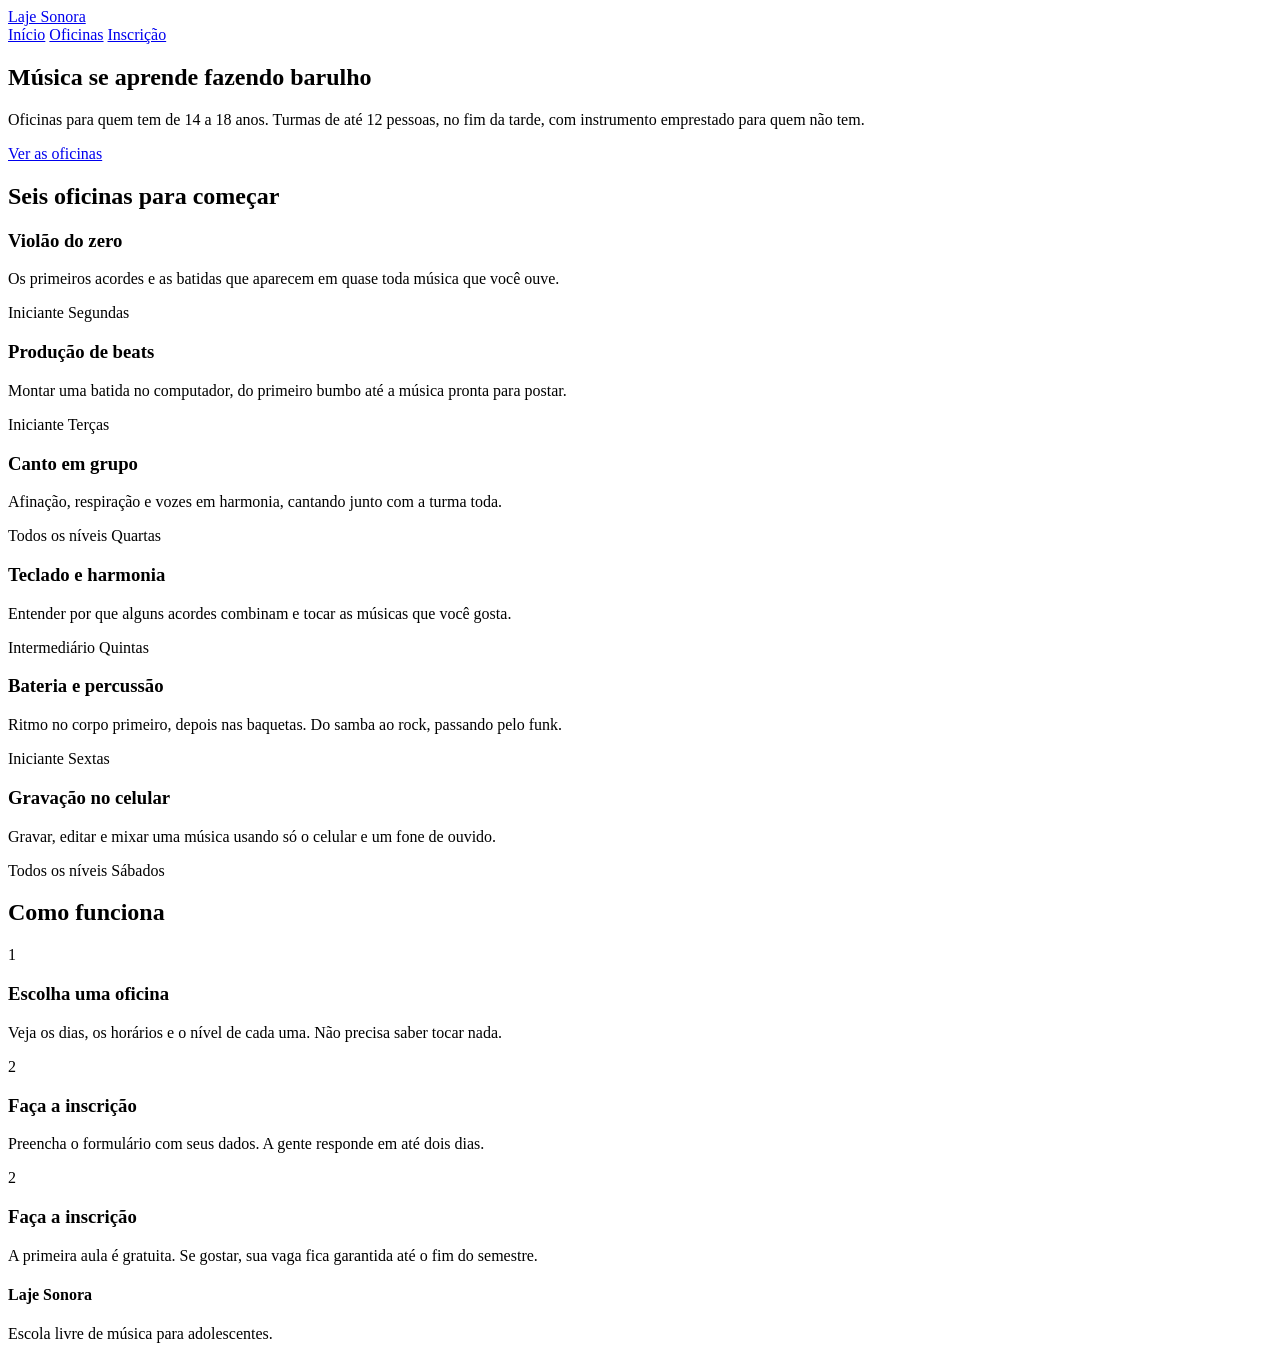
==== index.html @ 276200a1 "Initial commit" ====
<!DOCTYPE html>
<html lang="pt-BR">

<head>
    <meta charset="UTF-8">
    <meta name="viewport" content="width=device-width, initial-scale=1.0">
    <link rel="preconnect" href="https://fonts.googleapis.com">
    <link rel="preconnect" href="https://fonts.gstatic.com" crossorigin>
    <link
        href="https://fonts.googleapis.com/css2?family=Archivo:ital,wght@0,100..900;1,100..900&family=Big+Shoulders:opsz,wght@10..72,100..900&display=swap"
        rel="stylesheet">
    <link rel="stylesheet" href="index.css">
    <title>Laje Sonora | Início</title>
</head>

<body>
    <header class="conteudo topo">
        <a href="index.html" class="logo">Laje Sonora</a>

        <nav class="menu">
            <a href="index.html" class="atual">Início</a>
            <a href="oficinas.html">Oficinas</a>
            <a href="inscricao.html">Inscrição</a>
        </nav>
    </header>

    <main>
        <section class="conteudo cartazes">
            <div class="cartaz cartaz-principal">
                <h1>Música se aprende fazendo barulho</h1>
            </div>

            <div class="cartaz cartaz-lateral">
                <p>Oficinas para quem tem de 14 a 18 anos. Turmas de até 12 pessoas, no fim da tarde, com instrumento
                    emprestado para quem não tem.</p>
                <a href="oficinas.html" class="botao">Ver as oficinas</a>
            </div>
        </section>

        <section class="conteudo secao">
            <h2 class="titulo-secao">Seis oficinas para começar</h2>

            <div class="cards">
                <article class="card">
                    <div class="foto foto-azul"></div>

                    <div class="card-texto">
                        <h3>Violão do zero</h3>
                        <p>Os primeiros acordes e as batidas que aparecem em quase toda música que você ouve.</p>

                        <div class="card-info">
                            <span>Iniciante</span>
                            <span>Segundas</span>
                        </div>
                    </div>
                </article>
                <article class="card">
                    <div class="foto foto-amarela"></div>

                    <div class="card-texto">
                        <h3>Produção de beats</h3>
                        <p>Montar uma batida no computador, do primeiro bumbo até a música pronta para postar.</p>

                        <div class="card-info">
                            <span>Iniciante</span>
                            <span>Terças</span>
                        </div>
                    </div>
                </article>
                <article class="card">
                    <div class="foto foto-tinta"></div>

                    <div class="card-texto">
                        <h3>Canto em grupo</h3>
                        <p>Afinação, respiração e vozes em harmonia, cantando junto com a turma toda.</p>

                        <div class="card-info">
                            <span>Todos os níveis</span>
                            <span>Quartas</span>
                        </div>
                    </div>
                </article>
                <article class="card">
                    <div class="foto"></div>

                    <div class="card-texto">
                        <h3>Teclado e harmonia</h3>
                        <p>Entender por que alguns acordes combinam e tocar as músicas que você gosta.</p>

                        <div class="card-info">
                            <span>Intermediário</span>
                            <span>Quintas</span>
                        </div>
                    </div>
                </article>
                <article class="card">
                    <div class="foto foto-azul"></div>

                    <div class="card-texto">
                        <h3>Bateria e percussão</h3>
                        <p>Ritmo no corpo primeiro, depois nas baquetas. Do samba ao rock, passando pelo funk.</p>

                        <div class="card-info">
                            <span>Iniciante</span>
                            <span>Sextas</span>
                        </div>
                    </div>
                </article>
                <article class="card">
                    <div class="foto foto-amarela"></div>

                    <div class="card-texto">
                        <h3>Gravação no celular</h3>
                        <p>Gravar, editar e mixar uma música usando só o celular e um fone de ouvido.</p>

                        <div class="card-info">
                            <span>Todos os níveis</span>
                            <span>Sábados</span>
                        </div>
                    </div>
                </article>
            </div>
        </section>

        <section class="conteudo secao">
            <h2 class="titulo-secao">Como funciona</h2>

            <div class="passos">
                <div class="passo">
                    <p class="passo-numero">1</p>
                    <h3>Escolha uma oficina</h3>
                    <p>Veja os dias, os horários e o nível de cada uma. Não precisa saber tocar nada.</p>
                </div>
                <div class="passo">
                    <p class="passo-numero">2</p>
                    <h3>Faça a inscrição</h3>
                    <p>Preencha o formulário com seus dados. A gente responde em até dois dias.</p>


                </div>
                <div class="passo">
                    <p class="passo-numero">2</p>
                    <h3>Faça a inscrição</h3>
                    <p>A primeira aula é gratuita. Se gostar, sua vaga fica garantida até o fim do semestre.</p>


                </div>
            </div>
        </section>
    </main>
    <footer class="rodape">
        <div class="conteudo rodape-colunas">
            <div class="rodape-coluna">
                <h4>Laje Sonora</h4>
                <p>Escola livre de música para adolescentes.</p>
            </div>
        </div>
    </footer>
</body>

</html>
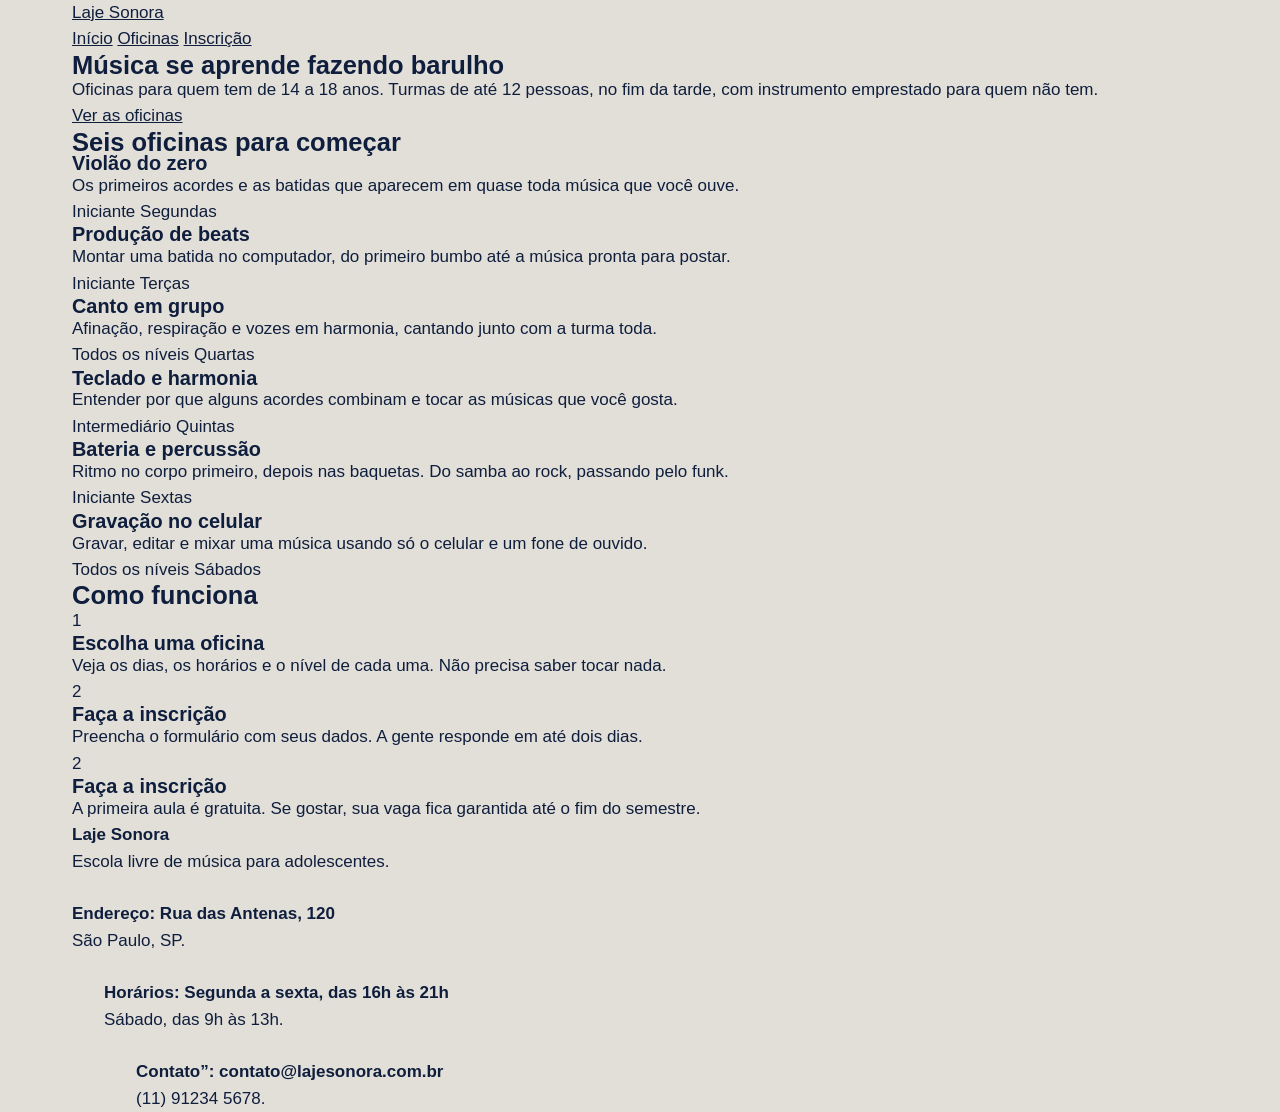
==== commit fee78131: "atualização index.css" ====
--- a/index.html
+++ b/index.html
@@ -156,6 +156,26 @@
             </div>
         </div>
     </footer>
+    <br>
 </body>
-
-</html> +<div class="conteudo rodape-colunas">
+    <div class="rodape-coluna">
+        <h4>Endereço: Rua das Antenas, 120</h4>
+        <p>São Paulo, SP.</p>
+    </div>
+</html> 
+<br>
+</body>
+<div class="conteudo rodape-colunas">
+    <div class="rodape-coluna">
+        <h4>Horários: Segunda a sexta, das 16h às 21h</h4>
+        <p>Sábado, das 9h às 13h.</p>
+    </div>
+</html> 
+<br>
+</body>
+<div class="conteudo rodape-colunas">
+    <div class="rodape-coluna">
+      <h4>Contato”: contato@lajesonora.com.br</h4>
+      <p>(11) 91234 5678.</p>
+    </div>
--- a/index.css
+++ b/index.css
@@ -0,0 +1,56 @@
+* {
+    margin: 0;
+    padding: 0;
+    box-sizing: border-box;
+}
+
+/* Variáveis */
+:root {
+    --concreto: #E2DFD8;
+    --concreto-escuro: #CBC7BE;
+    --tinta: #0F1E3D;
+    --caixa-dagua: #1F5FBF;
+    --fita: #F3C623;
+    --branco: #FFFFFF;
+
+    --fonte-cartaz: "Big Shoulders", "Arial Narrow", sans-serif;
+    --fonte-texto: "Archivo", Arial, sans-serif;
+}
+
+
+
+
+
+
+
+body {
+    background-color: var(--concreto);
+    color: var(--tinta);
+    font-family: var(--fonte-texto);
+    font-size: 17px;
+    line-height: 1.55;
+}
+
+
+
+
+
+
+
+a {
+    color: inherit;
+}
+
+h1,
+h2,
+h3 {
+    font-family: var(--fonte-cartaz);
+    font-weight: 900;
+    line-height: 0.95;
+}
+
+.conteudo {
+    max-width: 1200px;
+    margin-inline: auto;
+    padding-inline: 32px;
+}
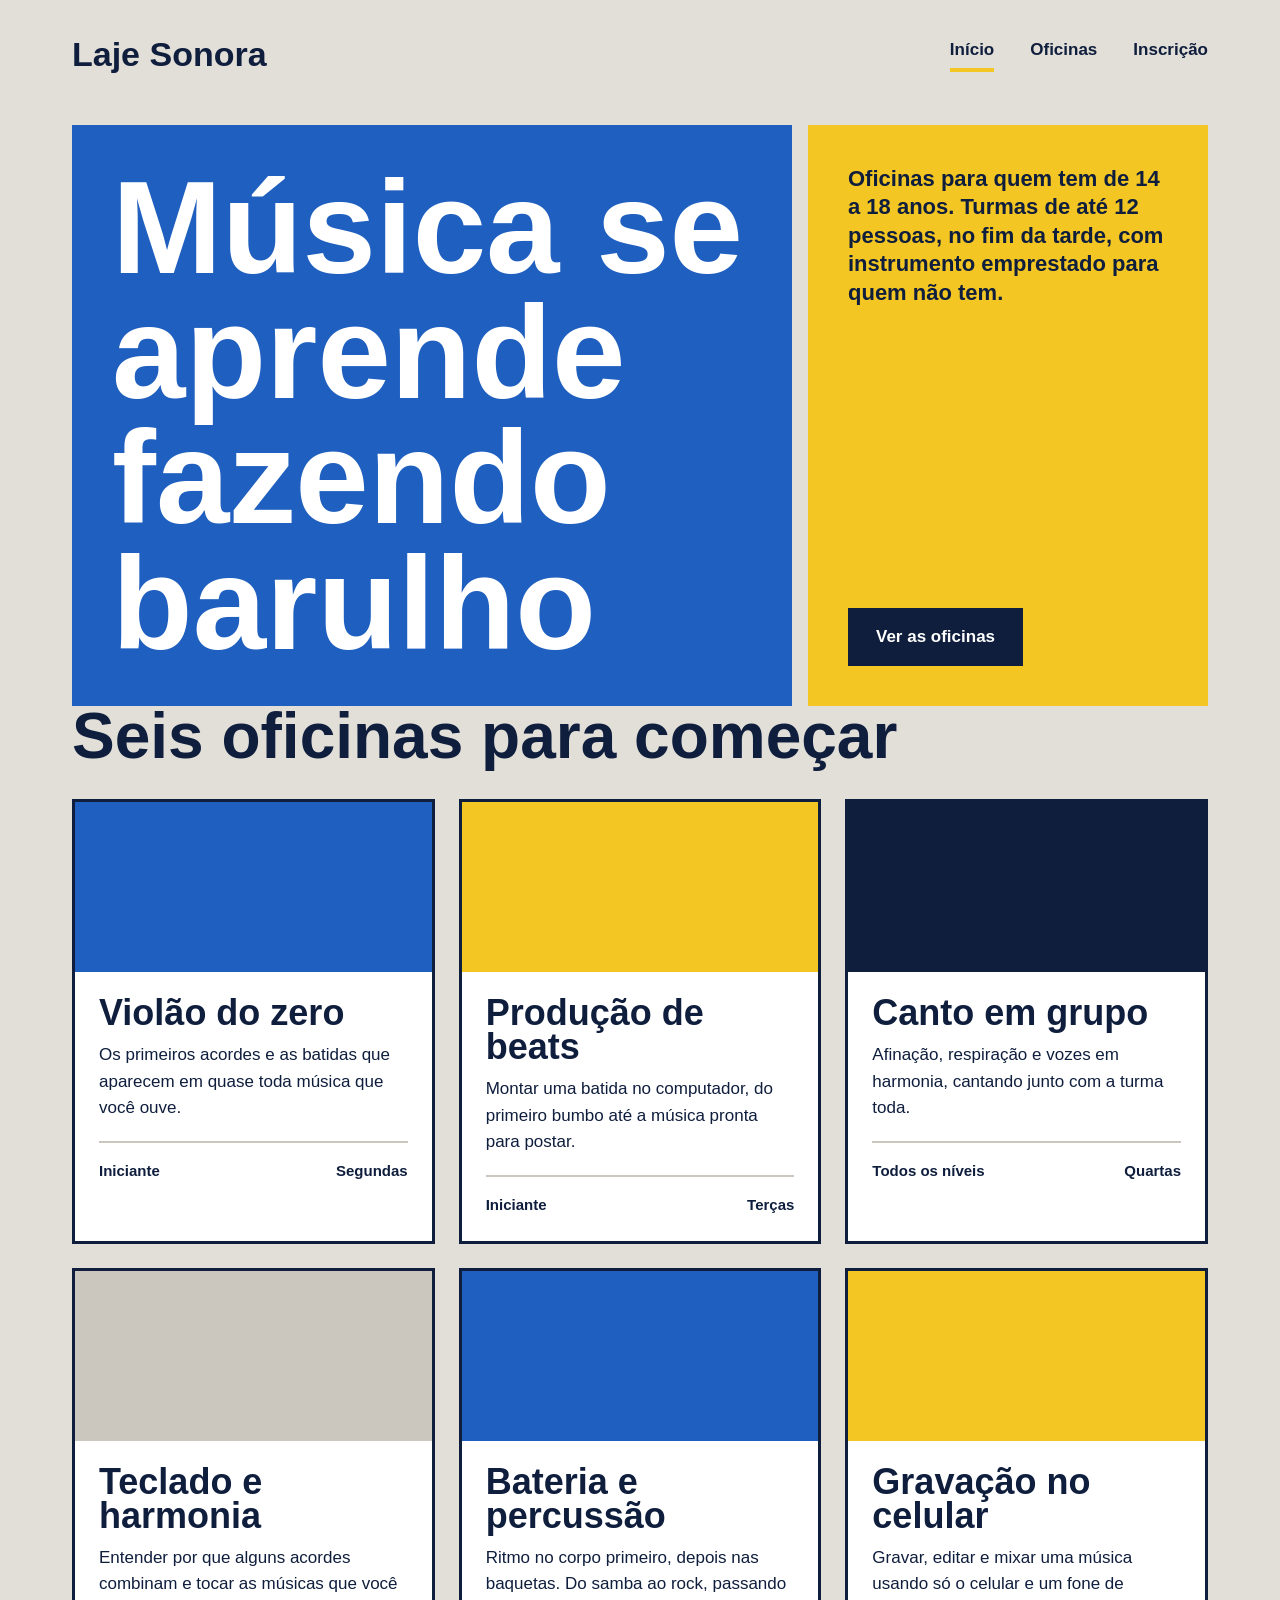
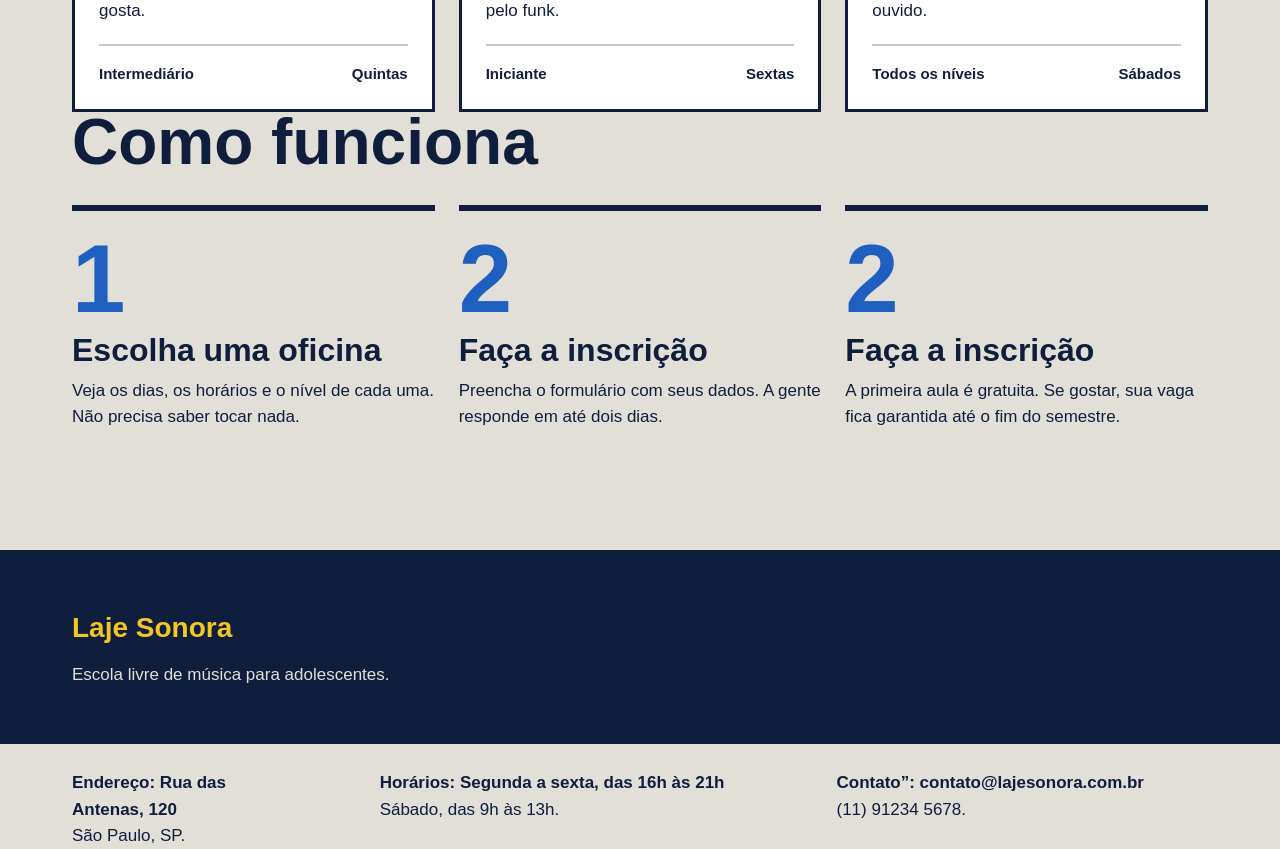
==== commit 4d2bc947: "pagina de oficinas pronta" ====
--- a/index.html
+++ b/index.html
@@ -163,7 +163,8 @@
         <h4>Endereço: Rua das Antenas, 120</h4>
         <p>São Paulo, SP.</p>
     </div>
-</html> 
+
+</html>
 <br>
 </body>
 <div class="conteudo rodape-colunas">
@@ -171,11 +172,12 @@
         <h4>Horários: Segunda a sexta, das 16h às 21h</h4>
         <p>Sábado, das 9h às 13h.</p>
     </div>
-</html> 
-<br>
-</body>
-<div class="conteudo rodape-colunas">
-    <div class="rodape-coluna">
-      <h4>Contato”: contato@lajesonora.com.br</h4>
-      <p>(11) 91234 5678.</p>
-    </div>+
+    </html>
+    <br>
+    </body>
+    <div class="conteudo rodape-colunas">
+        <div class="rodape-coluna">
+            <h4>Contato”: contato@lajesonora.com.br</h4>
+            <p>(11) 91234 5678.</p>
+        </div>
--- a/index.css
+++ b/index.css
@@ -4,7 +4,7 @@
     box-sizing: border-box;
 }
 
-/* Variáveis */
+
 :root {
     --concreto: #E2DFD8;
     --concreto-escuro: #CBC7BE;
@@ -31,12 +31,6 @@
     line-height: 1.55;
 }
 
-
-
-
-
-
-
 a {
     color: inherit;
 }
@@ -53,4 +47,201 @@
     max-width: 1200px;
     margin-inline: auto;
     padding-inline: 32px;
+}
+
+.topo {
+    padding-block: 28px;
+    display: flex;
+    justify-content: space-between;
+    align-items: center;
+  }
+  
+  .logo {
+    font-family: var(--fonte-cartaz);
+    font-size: 34px;
+    font-weight: 900;
+    text-decoration: none;
+  }
+  
+  .menu {
+    display: flex;
+    gap: 36px;
+  }
+  
+  .menu a {
+    font-weight: 600;
+    text-decoration: none;
+    padding-bottom: 4px;
+    border-bottom: 4px solid transparent;
+  }
+  
+  .menu a:hover {
+    border-bottom-color: var(--tinta);
+  }
+  
+  .menu a.atual {
+    border-bottom-color: var(--fita);
+  }
+
+  .cartazes {
+    margin-top: 16px;
+    display: flex;
+    gap: 16px;
+  }
+  
+  .cartaz {
+    padding: 40px;
+  }
+  
+  .cartaz-principal {
+    background-color: var(--caixa-dagua);
+    color: white;
+    flex: 2;
+  }
+  
+  .cartaz-principal h1 {
+    font-size: 132px;
+    max-width: 9ch;
+  }
+  
+  .cartaz-lateral {
+    background-color: var(--fita);
+    flex: 1;
+    display: flex;
+    flex-direction: column;
+    justify-content: space-between;
+    gap: 32px;
+    align-items: flex-start;
+  }
+  
+  .cartaz-lateral p {
+    font-size: 22px;
+    font-weight: 600;
+    line-height: 1.3;
+  }
+  
+  .botao {
+    background-color: var(--tinta);
+    color: white;
+    font-weight: 700;
+    text-decoration: none;
+    padding: 16px 28px;
+    border: none;
+    font-family: var(--fonte-texto);
+    font-size: 17px;
+    cursor: pointer;
+  }
+  
+  .botao:hover {
+    background-color: var(--caixa-dagua);
+  } 
+
+
+  secao {
+    margin-top: 96px;
+  }
+  
+  .titulo-secao {
+    font-size: 64px;
+    margin-bottom: 32px;
+  }
+  
+  .cards {
+    display: flex;
+    flex-wrap: wrap;
+    gap: 24px;
+  }
+  
+  .card {
+    background: white;
+    border: 3px solid var(--tinta);
+    flex: 1 1 340px;
+  }
+  
+  .card .foto {
+    height: 170px;
+  }
+  
+  /* A ordem importa: .foto vem primeiro */
+  .foto {
+    background: var(--concreto-escuro);
+  }
+  
+  .foto-azul {
+    background: var(--caixa-dagua);
+  }
+  
+  .foto-amarela {
+    background: var(--fita);
+  }
+  
+  .foto-tinta {
+    background: var(--tinta);
+  }
+  
+  .card-texto {
+    padding: 24px;
+  }
+  
+  .card h3 {
+    font-size: 36px;
+    margin-bottom: 12px;
+  }
+  
+  .card-info {
+    display: flex;
+    justify-content: space-between;
+    margin-top: 20px;
+    padding-top: 16px;
+    border-top: 2px solid var(--concreto-escuro);
+    font-weight: 600;
+    font-size: 15px;
+  }
+
+  
+.passos {
+  display: flex;
+  gap: 24px;
+}
+
+.passo {
+  border-top: 6px solid var(--tinta);
+  padding-top: 20px;
+  flex: 1;
+}
+
+.passo-numero {
+  font-family: var(--fonte-cartaz);
+  font-size: 96px;
+  font-weight: 900;
+  line-height: 1;
+  color: var(--caixa-dagua);
+}
+
+.passo h3 {
+  font-size: 32px;
+  margin-block: 8px 12px;
+} 
+
+.rodape {
+  margin-top: 120px;
+  background-color: var(--tinta);
+  color: var(--concreto);
+  padding-block: 56px;
+}
+
+.rodape-colunas {
+  display: flex;
+  gap: 40px;
+}
+
+.rodape-coluna {
+  flex: 1;
+}
+
+.rodape h4 {
+  font-family: var(--fonte-cartaz);
+  font-size: 28px;
+  color: var(--fita);
+  margin-bottom: 12px;
 }
